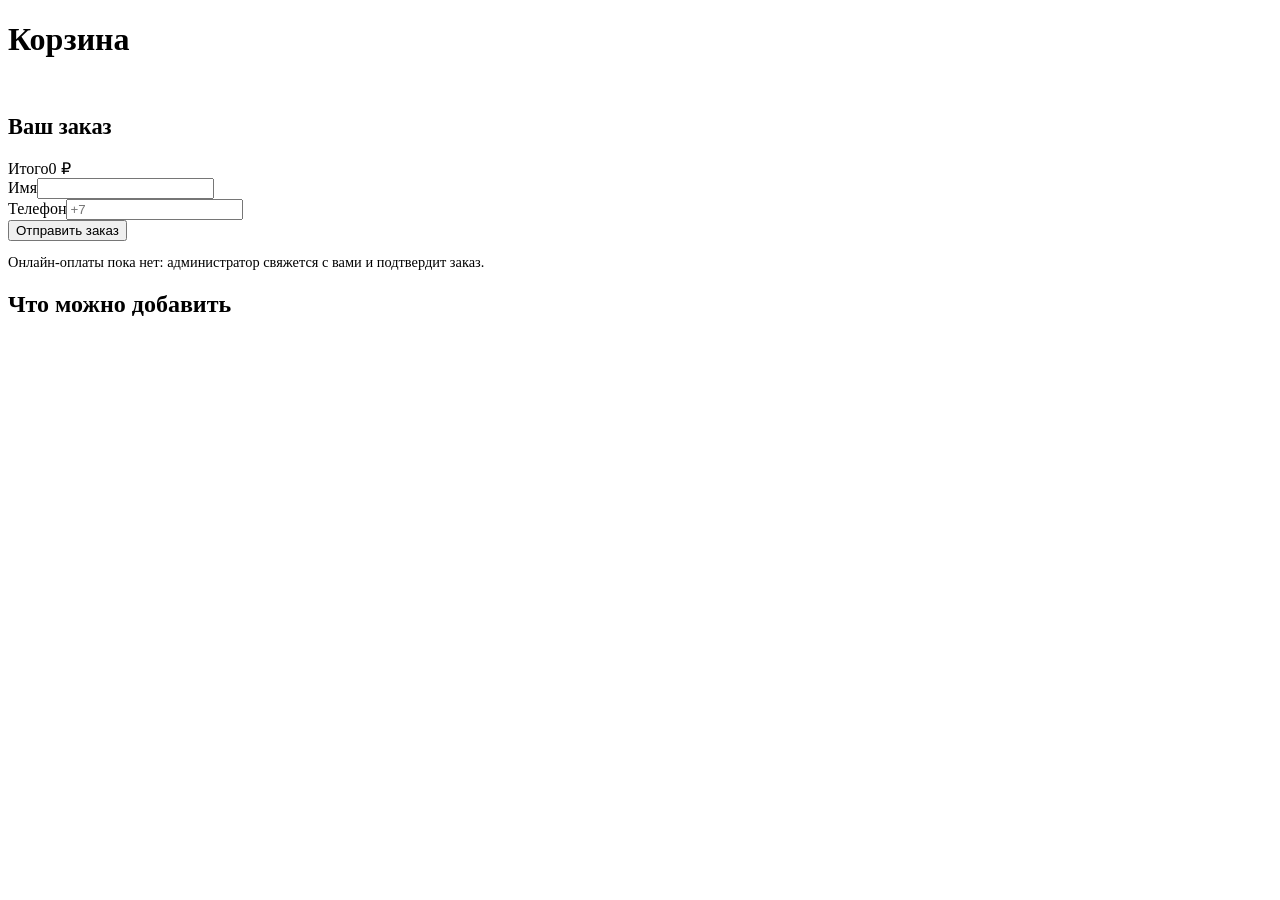
==== cart.html @ b5d852e5 "Create cart.html" ====
<!DOCTYPE html>
<html lang="ru">
<head>
  <meta charset="utf-8">
  <meta name="viewport" content="width=device-width, initial-scale=1">
  <title>Корзина — Тонкая игла</title>
  <meta name="robots" content="noindex">
  <link rel="preconnect" href="https://fonts.googleapis.com">
  <link rel="preconnect" href="https://fonts.gstatic.com" crossorigin>
  <link href="https://fonts.googleapis.com/css2?family=Onest:wght@400;500;600&family=Prata&display=swap" rel="stylesheet">
  <link rel="stylesheet" href="css/style.css">
</head>
<body data-page="cart">
  <div id="site-header"></div>

  <main>
    <div class="wrap page-head">
      <h1>Корзина</h1>
    </div>

    <section style="padding-top:1rem">
      <div class="wrap cart-layout">
        <div>
          <div id="cartLines"></div>
        </div>
        <aside class="summary" aria-label="Оформление заказа">
          <h2 style="font-size:1.4rem">Ваш заказ</h2>
          <div class="total"><span>Итого</span><span id="cartTotal">0 ₽</span></div>
          <form id="orderForm" novalidate>
            <div class="field"><label for="o-name">Имя</label><input id="o-name" name="name" required autocomplete="given-name"></div>
            <div class="field"><label for="o-phone">Телефон</label><input id="o-phone" name="phone" type="tel" required autocomplete="tel" placeholder="+7"></div>
            <button class="btn" type="submit" id="orderBtn">Отправить заказ</button>
            <p class="muted" style="font-size:.9rem;margin:.8rem 0 0">Онлайн-оплаты пока нет: администратор свяжется с вами и подтвердит заказ.</p>
            <div class="form-msg" id="orderMsg" role="status"></div>
          </form>
        </aside>
      </div>
    </section>

    <section style="padding-top:0">
      <div class="wrap">
        <h2>Что можно добавить</h2>
        <div class="shop-grid" id="shopGrid"></div>
      </div>
    </section>
  </main>

  <div id="site-footer"></div>

  <script src="js/config.js"></script>
  <script src="js/data.js"></script>
  <script src="js/layout.js"></script>
  <script src="js/cart.js"></script>
  <script src="js/cart-page.js"></script>
  <script src="js/bot.js"></script>
</body>
</html>
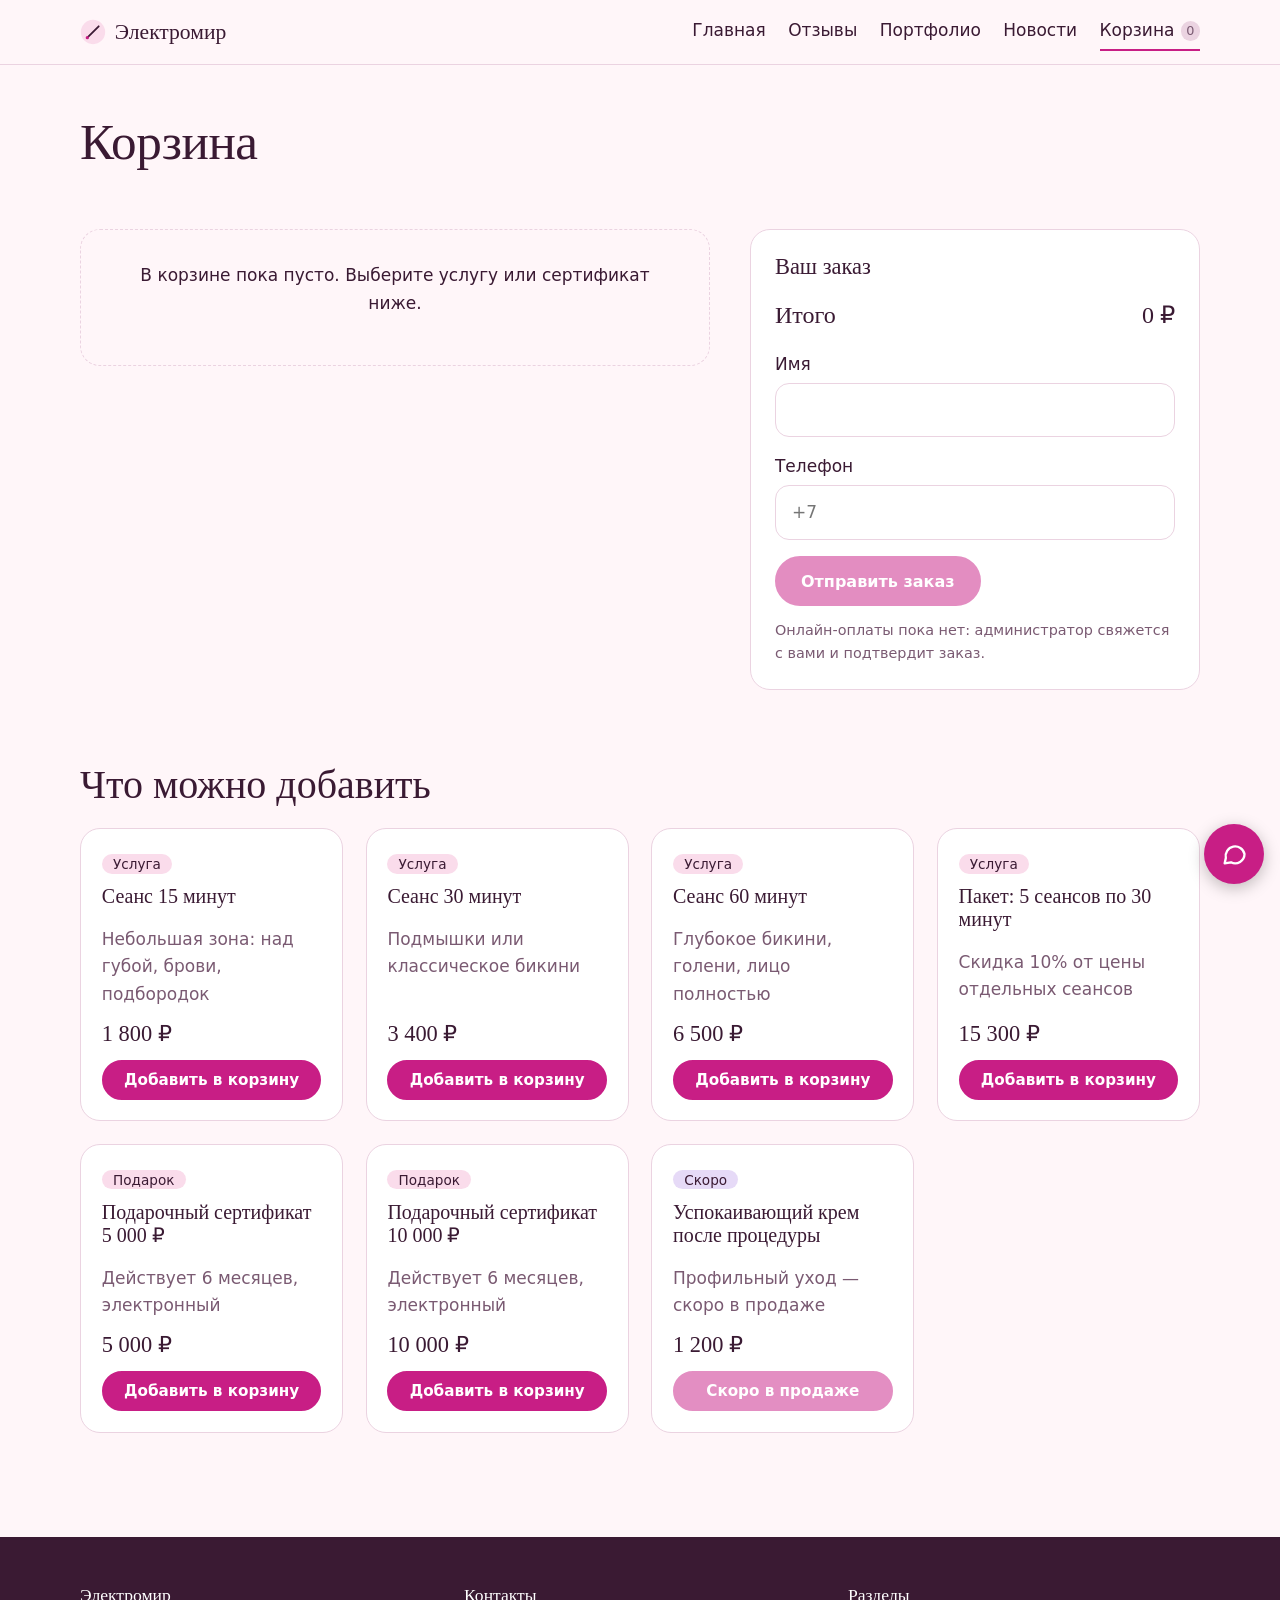
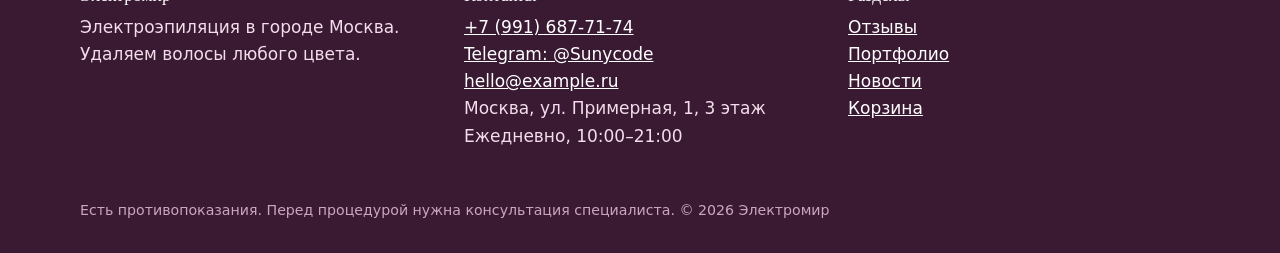
==== commit 43f29f16: "Update cart.html" ====
--- a/cart.html
+++ b/cart.html
@@ -3,12 +3,12 @@
 <head>
   <meta charset="utf-8">
   <meta name="viewport" content="width=device-width, initial-scale=1">
-  <title>Корзина — Тонкая игла</title>
+  <title>Корзина — Электромир</title>
   <meta name="robots" content="noindex">
   <link rel="preconnect" href="https://fonts.googleapis.com">
   <link rel="preconnect" href="https://fonts.gstatic.com" crossorigin>
   <link href="https://fonts.googleapis.com/css2?family=Onest:wght@400;500;600&family=Prata&display=swap" rel="stylesheet">
-  <link rel="stylesheet" href="css/style.css">
+  <link rel="stylesheet" href="css/style.css?v=3">
 </head>
 <body data-page="cart">
   <div id="site-header"></div>
--- a/css/style.css
+++ b/css/style.css
@@ -0,0 +1,231 @@
+:root{
+  --porcelain:#FFF6F9;
+  --paper:#FFFFFF;
+  --ink:#3A1A33;
+  --ink-soft:#7A5A72;
+  --fuchsia:#C81E85;
+  --fuchsia-dark:#9C1068;
+  --petal:#FADCEB;
+  --lavender:#E6DAF7;
+  --peach:#FFE5D9;
+  --line:#EBD3E1;
+  --danger:#B3402F;
+  --radius:20px;
+  --font-body:"Onest",system-ui,-apple-system,"Segoe UI",sans-serif;
+  --font-head:"Prata","Times New Roman",serif;
+}
+*{box-sizing:border-box}
+html{scroll-behavior:smooth}
+body{margin:0;background:var(--porcelain);color:var(--ink);font:400 17px/1.6 var(--font-body);-webkit-text-size-adjust:100%}
+img,svg{max-width:100%;display:block}
+a{color:var(--fuchsia-dark)}
+h1,h2,h3{font-family:var(--font-head);font-weight:400;line-height:1.15;margin:0 0 .5em;color:var(--ink)}
+h1{font-size:clamp(2.2rem,7vw,4.2rem);letter-spacing:-.01em}
+h2{font-size:clamp(1.7rem,4.5vw,2.5rem)}
+h3{font-size:1.25rem}
+p{margin:0 0 1em;max-width:68ch}
+:focus-visible{outline:3px solid var(--fuchsia);outline-offset:3px;border-radius:4px}
+.wrap{width:min(1120px,100% - 2.5rem);margin-inline:auto}
+section{padding:4.5rem 0}
+.sr-only{position:absolute;width:1px;height:1px;overflow:hidden;clip:rect(0 0 0 0);white-space:nowrap}
+.muted{color:var(--ink-soft)}
+
+/* ---------- шапка ---------- */
+.site-header{position:sticky;top:0;z-index:40;background:rgba(255,246,249,.94);backdrop-filter:blur(8px);border-bottom:1px solid var(--line)}
+.site-header .wrap{display:flex;align-items:center;justify-content:space-between;gap:1rem;min-height:64px}
+.logo{font-family:var(--font-head);font-size:1.35rem;color:var(--ink);text-decoration:none;display:flex;align-items:center;gap:.55rem}
+.logo svg{width:26px;height:26px}
+.nav{display:flex;align-items:center;gap:1.4rem}
+.nav a{color:var(--ink);text-decoration:none;font-weight:500;padding:.3rem 0;border-bottom:2px solid transparent}
+.nav a:hover{border-bottom-color:var(--fuchsia)}
+.nav a[aria-current="page"]{border-bottom-color:var(--fuchsia)}
+.cart-link{display:inline-flex;align-items:center;gap:.4rem}
+.cart-count{min-width:1.5em;height:1.5em;padding:0 .35em;border-radius:99px;background:var(--fuchsia);color:#fff;font-size:.8rem;display:inline-grid;place-items:center}
+.cart-count[data-n="0"]{background:var(--line);color:var(--ink-soft)}
+.burger{display:none;background:none;border:1px solid var(--line);border-radius:10px;padding:.5rem .7rem;font:inherit;color:var(--ink)}
+@media (max-width:820px){
+  .burger{display:block}
+  .nav{position:absolute;left:0;right:0;top:100%;background:var(--porcelain);border-bottom:1px solid var(--line);flex-direction:column;align-items:flex-start;padding:1rem 1.25rem 1.4rem;gap:.9rem;display:none}
+  .nav.open{display:flex}
+}
+
+/* ---------- кнопки и формы ---------- */
+.btn{display:inline-flex;align-items:center;justify-content:center;gap:.5rem;padding:.85rem 1.5rem;border-radius:99px;border:2px solid var(--fuchsia);background:var(--fuchsia);color:#fff;font:600 1rem var(--font-body);text-decoration:none;cursor:pointer;min-height:48px}
+.btn:hover{background:var(--fuchsia-dark);border-color:var(--fuchsia-dark)}
+.btn.ghost{background:transparent;color:var(--fuchsia-dark)}
+.btn.ghost:hover{background:var(--petal)}
+.btn[disabled]{opacity:.5;cursor:not-allowed}
+.btn.small{padding:.5rem 1rem;min-height:40px;font-size:.95rem}
+label{display:block;font-weight:500;margin-bottom:.3rem}
+input,textarea,select{width:100%;font:inherit;color:var(--ink);padding:.8rem 1rem;border:1px solid var(--line);border-radius:14px;background:var(--paper);min-height:48px}
+textarea{min-height:110px;resize:vertical}
+.field{margin-bottom:1rem}
+.form-msg{margin-top:1rem;padding:.9rem 1.1rem;border-radius:12px;background:var(--lavender);display:none}
+.form-msg.show{display:block}
+.form-msg.error{background:#FBE3DE;color:var(--danger);border-left:4px solid var(--danger)}
+
+/* ---------- главная: hero ---------- */
+.hero{padding:3.5rem 0 4rem;overflow:hidden}
+.hero .wrap{display:grid;grid-template-columns:1.1fr .9fr;gap:3rem;align-items:center}
+.hero p.lead{font-size:1.2rem;color:var(--ink-soft)}
+.hero-actions{display:flex;flex-wrap:wrap;gap:.8rem;margin-top:1.5rem}
+.skin{width:100%;height:auto}
+.skin .hair{stroke:var(--ink);stroke-width:2.2;stroke-linecap:round;animation:vanish .7s ease forwards}
+.skin .skin-line{fill:none;stroke:var(--fuchsia);stroke-width:3}
+.skin .skin-fill{fill:var(--petal)}
+.skin .needle{stroke:var(--ink);stroke-width:2;stroke-linecap:round}
+@keyframes vanish{
+  0%{opacity:1}
+  60%{opacity:1}
+  100%{opacity:0}
+}
+@media (max-width:820px){
+  .hero .wrap{grid-template-columns:1fr;gap:2rem}
+  section{padding:3.2rem 0}
+}
+@media (prefers-reduced-motion:reduce){
+  .skin .hair{animation:none;opacity:0}
+  html{scroll-behavior:auto}
+}
+
+/* ---------- факты ---------- */
+.facts{background:var(--paper);border-block:1px solid var(--line);padding:3rem 0}
+.facts ul{list-style:none;margin:0;padding:0;display:grid;grid-template-columns:repeat(auto-fit,minmax(220px,1fr));gap:2rem}
+.facts li{border-left:3px solid var(--fuchsia);padding-left:1rem}
+.facts strong{display:block;font-family:var(--font-head);font-size:1.3rem;font-weight:400;margin-bottom:.2rem}
+
+/* ---------- шаги ---------- */
+.steps{list-style:none;counter-reset:s;margin:2rem 0 0;padding:0;display:grid;grid-template-columns:repeat(auto-fit,minmax(230px,1fr));gap:1.5rem}
+.steps li{counter-increment:s;position:relative;padding-top:2.8rem}
+.steps li::before{content:counter(s);position:absolute;top:0;left:0;width:2.1rem;height:2.1rem;border-radius:50%;background:var(--lavender);display:grid;place-items:center;font-family:var(--font-head)}
+.steps li::after{content:"";position:absolute;top:1.05rem;left:2.6rem;right:-1.5rem;border-top:1px dashed var(--fuchsia)}
+.steps li:last-child::after{display:none}
+@media (max-width:640px){.steps li::after{display:none}}
+
+/* ---------- цены ---------- */
+.price-list{margin:2rem 0 0;border-top:1px solid var(--line)}
+.price-row{display:grid;grid-template-columns:1fr auto auto;gap:1rem 2rem;align-items:center;padding:1.1rem 0;border-bottom:1px solid var(--line)}
+.price-row .name{font-weight:600}
+.price-row .note{color:var(--ink-soft);font-size:.95rem}
+.price-row .time{color:var(--ink-soft);white-space:nowrap}
+.price-row .sum{font-family:var(--font-head);font-size:1.3rem;white-space:nowrap}
+@media (max-width:640px){
+  .price-row{grid-template-columns:1fr auto}
+  .price-row .time{grid-column:1;grid-row:2}
+}
+
+/* ---------- FAQ ---------- */
+.faq details{border-bottom:1px solid var(--line);padding:1rem 0}
+.faq summary{cursor:pointer;font-weight:600;list-style:none;display:flex;justify-content:space-between;gap:1rem}
+.faq summary::-webkit-details-marker{display:none}
+.faq summary::after{content:"+";font-size:1.4rem;line-height:1;color:var(--fuchsia)}
+.faq details[open] summary::after{content:"–"}
+.faq details p{margin:.8rem 0 0;color:var(--ink-soft)}
+
+/* ---------- запись + контакты ---------- */
+.contact-grid{display:grid;grid-template-columns:1fr 1fr;gap:3rem}
+.contact-card{background:var(--paper);border:1px solid var(--line);border-radius:var(--radius);padding:1.8rem}
+.contact-list{list-style:none;padding:0;margin:0}
+.contact-list li{padding:.6rem 0;border-bottom:1px solid var(--line)}
+.contact-list li:last-child{border:0}
+@media (max-width:820px){.contact-grid{grid-template-columns:1fr;gap:2rem}}
+
+/* ---------- заголовок внутренних страниц ---------- */
+.page-head{padding:3rem 0 1rem}
+.page-head h1{font-size:clamp(2rem,6vw,3.2rem)}
+
+/* ---------- отзывы ---------- */
+.toolbar{display:flex;flex-wrap:wrap;gap:.6rem;margin:1rem 0 2rem}
+.chip{border:1px solid var(--line);background:var(--paper);border-radius:99px;padding:.45rem 1rem;font:inherit;cursor:pointer;color:var(--ink);min-height:40px}
+.chip[aria-pressed="true"]{background:var(--fuchsia);color:#fff;border-color:var(--fuchsia)}
+.review-list{display:grid;grid-template-columns:repeat(auto-fill,minmax(310px,1fr));gap:1.5rem}
+.review{background:var(--paper);border:1px solid var(--line);border-radius:var(--radius);padding:1.5rem}
+.review header{display:flex;justify-content:space-between;gap:1rem;margin-bottom:.6rem}
+.stars{color:var(--fuchsia);letter-spacing:2px;white-space:nowrap}
+.review .meta{font-size:.9rem;color:var(--ink-soft)}
+.review-summary{display:flex;align-items:baseline;gap:1rem;flex-wrap:wrap}
+.review-summary .big{font-family:var(--font-head);font-size:3rem}
+
+/* ---------- портфолио ---------- */
+.case-grid{display:grid;grid-template-columns:repeat(auto-fill,minmax(320px,1fr));gap:2rem}
+.case{background:var(--paper);border:1px solid var(--line);border-radius:var(--radius);overflow:hidden}
+.ba{position:relative;aspect-ratio:4/3;background:var(--petal);user-select:none;touch-action:pan-y}
+.ba .layer{position:absolute;inset:0}
+.ba .layer img,.ba .layer .ph{width:100%;height:100%;object-fit:cover}
+.ba .after{clip-path:inset(0 0 0 50%)}
+.ba .ph{display:grid;place-items:center;color:var(--ink-soft);font-size:.95rem;text-align:center;padding:1rem}
+.ba .before .ph{background:var(--lavender)}
+.ba .after .ph{background:var(--petal)}
+.ba .tag{position:absolute;bottom:.7rem;background:rgba(58,26,51,.85);color:#fff;font-size:.85rem;padding:.2rem .7rem;border-radius:99px}
+.ba .tag.l{left:.7rem}
+.ba .tag.r{right:.7rem}
+.ba .handle{position:absolute;top:0;bottom:0;left:50%;width:2px;background:#fff;pointer-events:none}
+.ba .handle::after{content:"↔";position:absolute;top:50%;left:50%;transform:translate(-50%,-50%);width:38px;height:38px;border-radius:50%;background:#fff;color:var(--ink);display:grid;place-items:center;box-shadow:0 1px 6px rgba(0,0,0,.3)}
+.ba input[type=range]{position:absolute;inset:0;width:100%;height:100%;opacity:0;cursor:ew-resize;min-height:0}
+.case-body{padding:1.2rem 1.4rem 1.5rem}
+.case-body dl{display:flex;gap:1.5rem;margin:.6rem 0 0;font-size:.95rem;color:var(--ink-soft)}
+.case-body dt{display:inline}
+.case-body dd{display:inline;margin:0 0 0 .3rem;color:var(--ink)}
+.note-box{background:var(--lavender);border-radius:var(--radius);padding:1rem 1.3rem;margin-top:2rem;max-width:68ch}
+
+/* ---------- новости ---------- */
+.news-list{display:grid;gap:1.2rem;max-width:820px}
+.news-item{background:var(--paper);border:1px solid var(--line);border-radius:var(--radius);padding:1.4rem 1.6rem}
+.news-item .meta{display:flex;gap:.8rem;align-items:center;font-size:.9rem;color:var(--ink-soft);margin-bottom:.4rem}
+.badge{background:var(--petal);color:var(--ink);border-radius:99px;padding:.1rem .7rem;font-size:.85rem}
+.news-item h2{font-size:1.5rem;margin-bottom:.4rem}
+.news-item p{margin-bottom:0}
+
+/* ---------- корзина ---------- */
+.shop-grid{display:grid;grid-template-columns:repeat(auto-fill,minmax(260px,1fr));gap:1.4rem}
+.product{background:var(--paper);border:1px solid var(--line);border-radius:var(--radius);padding:1.3rem;display:flex;flex-direction:column;gap:.5rem}
+.product .price{font-family:var(--font-head);font-size:1.4rem;margin-top:auto}
+.product .badge.soon{background:var(--lavender)}
+.cart-layout{display:grid;grid-template-columns:1.4fr 1fr;gap:2.5rem;align-items:start}
+.cart-row{display:grid;grid-template-columns:1fr auto auto;gap:1rem;align-items:center;padding:1rem 0;border-bottom:1px solid var(--line)}
+.qty{display:inline-flex;align-items:center;border:1px solid var(--line);border-radius:99px;background:var(--paper)}
+.qty button{border:0;background:none;width:40px;height:40px;font-size:1.2rem;cursor:pointer;color:var(--ink)}
+.qty span{min-width:2ch;text-align:center}
+.link-btn{background:none;border:0;color:var(--danger);cursor:pointer;font:inherit;padding:.3rem}
+.summary{background:var(--paper);border:1px solid var(--line);border-radius:var(--radius);padding:1.5rem;position:sticky;top:84px}
+.summary .total{display:flex;justify-content:space-between;font-family:var(--font-head);font-size:1.5rem;margin:1rem 0}
+.empty{padding:2rem;border:1px dashed var(--line);border-radius:var(--radius);text-align:center}
+@media (max-width:820px){.cart-layout{grid-template-columns:1fr}.summary{position:static}.cart-row{grid-template-columns:1fr auto}}
+
+/* ---------- подвал ---------- */
+.site-footer{background:var(--ink);color:#F3DDEA;padding:3rem 0 2rem;margin-top:2rem}
+.site-footer a{color:#fff}
+.site-footer .cols{display:grid;grid-template-columns:repeat(auto-fit,minmax(220px,1fr));gap:2rem}
+.site-footer h3{color:#fff;font-size:1.1rem}
+.site-footer small{display:block;margin-top:2rem;color:#CBA6BE}
+
+/* ---------- бот ---------- */
+.bot-fab{position:fixed;right:1rem;bottom:1rem;z-index:60;width:60px;height:60px;border-radius:50%;border:0;background:var(--fuchsia);color:#fff;cursor:pointer;display:grid;place-items:center;box-shadow:0 4px 16px rgba(0,0,0,.25)}
+.bot-fab:hover{background:var(--fuchsia-dark)}
+.bot-fab svg{width:28px;height:28px}
+.bot-panel{position:fixed;right:1rem;bottom:5.2rem;z-index:60;width:min(380px,100% - 2rem);height:min(560px,100dvh - 7rem);background:var(--paper);border:1px solid var(--line);border-radius:18px;box-shadow:0 10px 40px rgba(58,26,51,.25);display:none;flex-direction:column;overflow:hidden}
+.bot-panel.open{display:flex}
+.bot-head{display:flex;justify-content:space-between;align-items:center;padding:.9rem 1.1rem;background:var(--ink);color:#fff}
+.bot-head button{background:none;border:0;color:#fff;font-size:1.4rem;cursor:pointer;min-width:40px;min-height:40px}
+.bot-log{flex:1;overflow-y:auto;padding:1rem;display:flex;flex-direction:column;gap:.7rem;background:var(--porcelain)}
+.msg{max-width:85%;padding:.6rem .9rem;border-radius:14px;font-size:.98rem;line-height:1.45;white-space:pre-wrap}
+.msg.bot{background:var(--paper);border:1px solid var(--line);align-self:flex-start;border-bottom-left-radius:4px}
+.msg.user{background:var(--fuchsia);color:#fff;align-self:flex-end;border-bottom-right-radius:4px}
+.bot-quick{display:flex;flex-wrap:wrap;gap:.4rem;padding:.6rem 1rem 0;background:var(--porcelain)}
+.bot-form{display:flex;gap:.5rem;padding:.8rem;border-top:1px solid var(--line);background:var(--paper)}
+.bot-form input{flex:1}
+.bot-form button{min-width:48px}
+@media (max-width:480px){.bot-panel{right:.5rem;bottom:4.8rem;width:calc(100% - 1rem)}}
+
+/* ---------- акценты и перекраска значков ---------- */
+.logo svg circle:nth-of-type(1){fill:var(--petal)}
+.logo svg circle:nth-of-type(2){fill:var(--fuchsia)}
+.logo svg path{stroke:var(--ink)}
+.skin .needle circle{fill:var(--fuchsia)}
+.hero{background:linear-gradient(180deg,var(--petal) 0%,var(--porcelain) 100%)}
+.facts{background:var(--paper)}
+.news-item:nth-child(3n+2) .badge{background:var(--lavender)}
+.news-item:nth-child(3n) .badge{background:var(--peach)}
+.price-row:hover{background:var(--porcelain)}
+.review:nth-child(3n+2){background:#FFFAFC}
+.btn:active{transform:translateY(1px)}
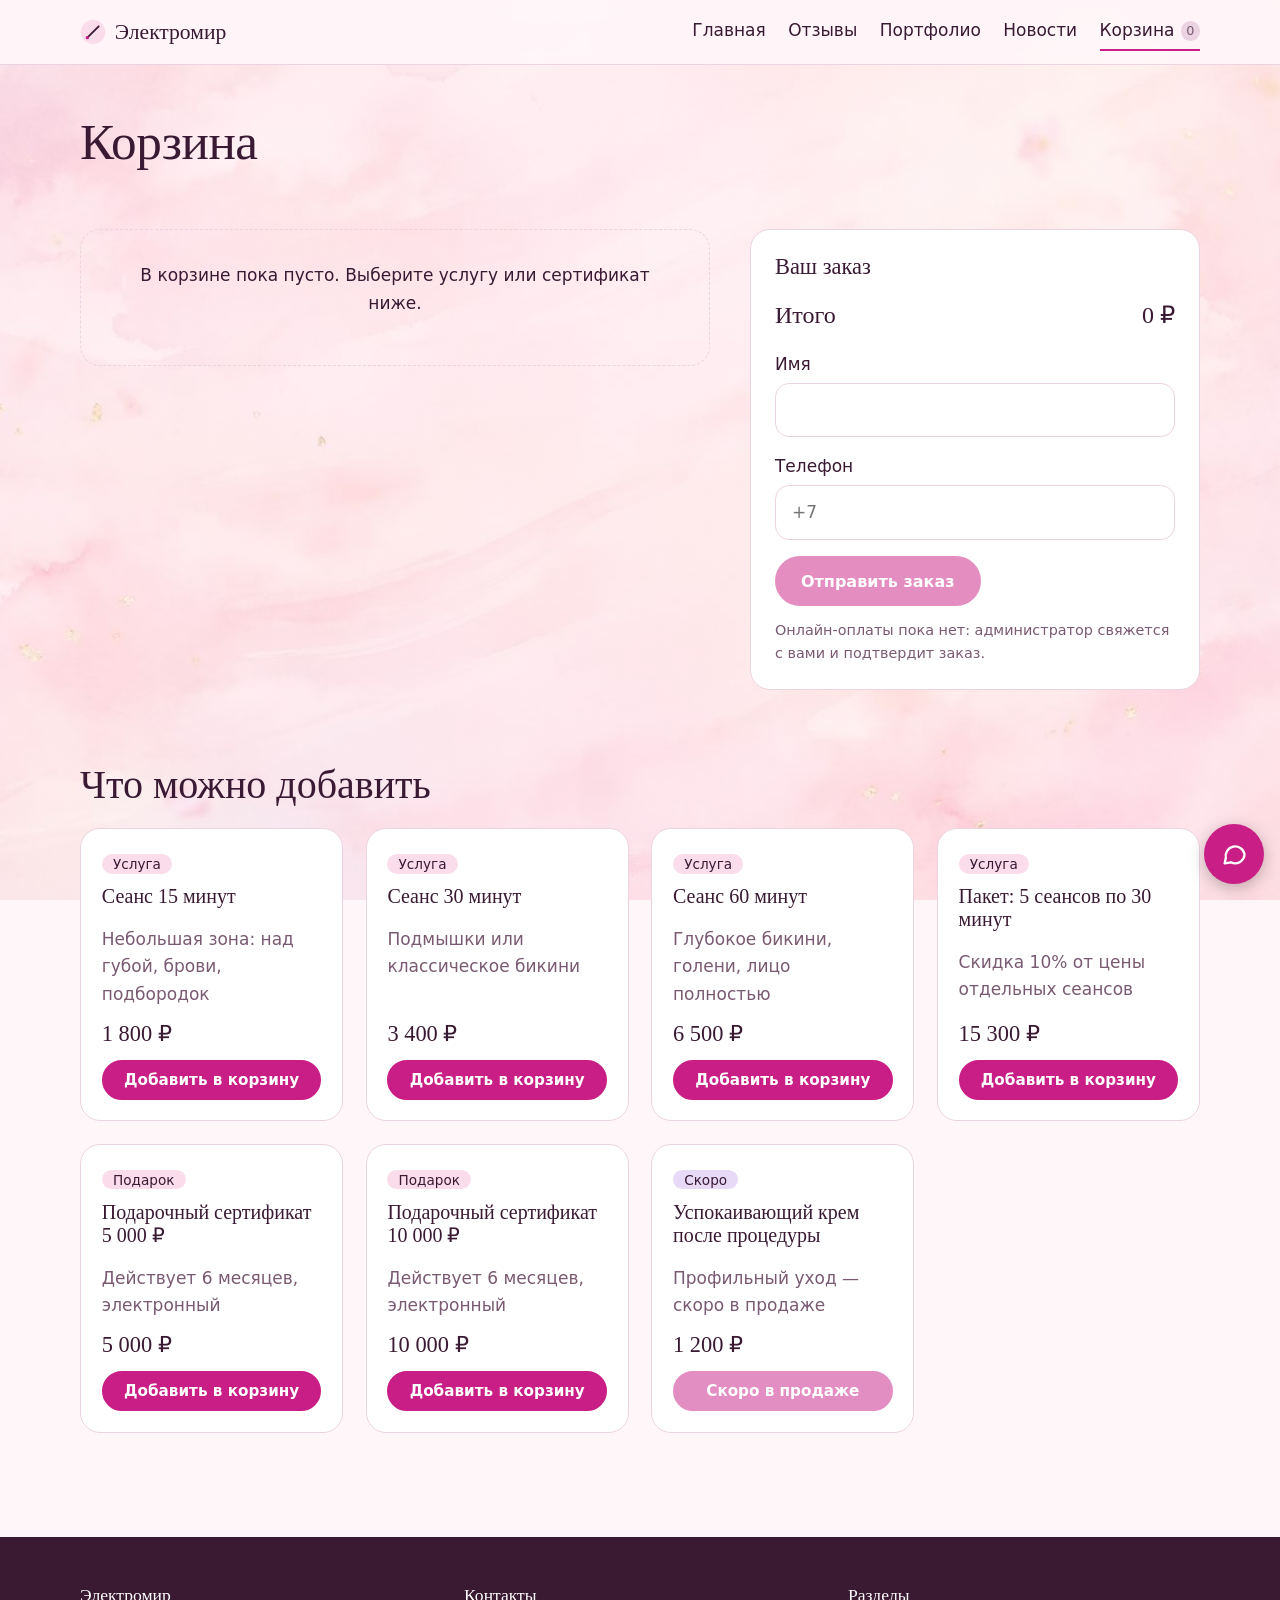
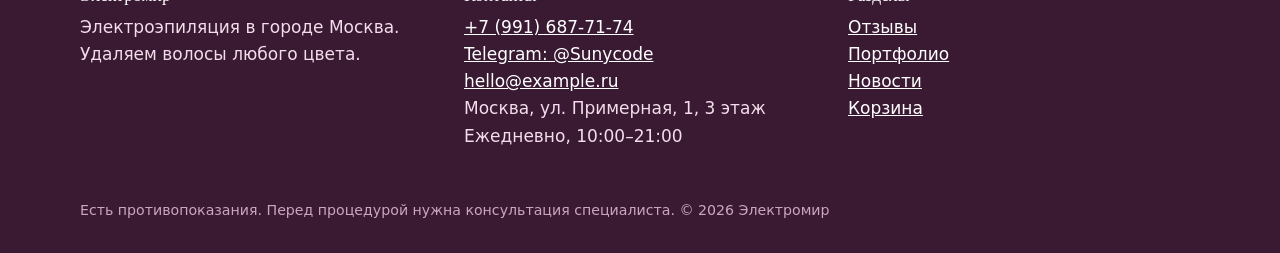
==== commit 060522f2: "Update cart.html" ====
--- a/cart.html
+++ b/cart.html
@@ -9,6 +9,7 @@
   <link rel="preconnect" href="https://fonts.gstatic.com" crossorigin>
   <link href="https://fonts.googleapis.com/css2?family=Onest:wght@400;500;600&family=Prata&display=swap" rel="stylesheet">
   <link rel="stylesheet" href="css/style.css?v=3">
+  <link rel="stylesheet" href="css/backgrounds.css?v=4">
 </head>
 <body data-page="cart">
   <div id="site-header"></div>
--- a/css/backgrounds.css
+++ b/css/backgrounds.css
@@ -0,0 +1,35 @@
+/* ---------- Фон страницы: акварель ---------- */
+body::before{
+  content:"";
+  position:fixed;
+  top:0;left:0;right:0;bottom:0;
+  z-index:-1;
+  background:
+    linear-gradient(rgba(255,246,249,.5),rgba(255,246,249,.5)),
+    url("../images/bg-watercolor.jpg") center/cover no-repeat;
+}
+
+/* ---------- Верх главной: цветущая сакура ---------- */
+.hero{
+  background:
+    linear-gradient(90deg,rgba(255,246,249,.82) 0%,rgba(255,246,249,.55) 45%,rgba(255,246,249,.15) 100%),
+    url("../images/hero-flowers.jpg") center/cover no-repeat;
+}
+
+/* Полупрозрачные блоки, чтобы фон просвечивал */
+.facts{background:rgba(255,255,255,.8)}
+#prices{background:rgba(255,255,255,.8) !important}
+
+/* ---------- Версия для телефона ---------- */
+@media (max-width:820px){
+  body::before{
+    background:
+      linear-gradient(rgba(255,246,249,.5),rgba(255,246,249,.5)),
+      url("../images/bg-watercolor-m.jpg") center/cover no-repeat;
+  }
+  .hero{
+    background:
+      linear-gradient(rgba(255,246,249,.7),rgba(255,246,249,.7)),
+      url("../images/hero-flowers-m.jpg") center/cover no-repeat;
+  }
+}
